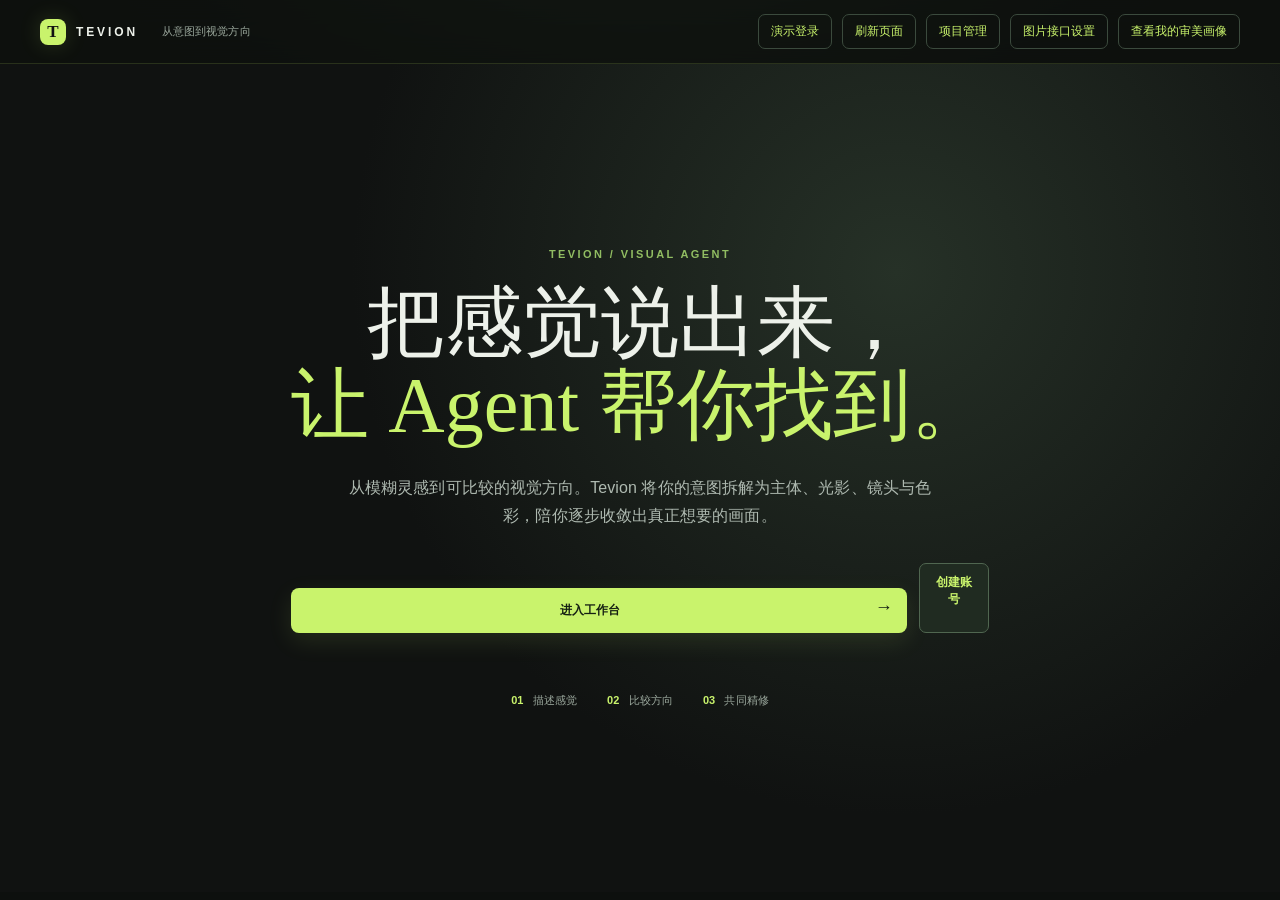
==== apps/web/index.html @ 2688a314 "fix: 强化大图关闭按钮并更新资源" ====
<!doctype html>
<html lang="zh-CN">
<head>
  <meta charset="utf-8">
  <meta name="viewport" content="width=device-width, initial-scale=1">
  <title>Tevion — Visual Agent Workbench</title>
  <link rel="stylesheet" href="styles.css?v=20260912">
  <link rel="stylesheet" href="interactive.css?v=20260912">
</head>
<body>
  <header class="topbar">
    <div class="brand"><span class="brand-mark">T</span><span>TEVION</span></div>
    <div class="topbar-meta"><span class="status-dot"></span> 视觉探索工作台 <span class="separator">/</span> 实时后端联调模式</div>
    <div class="topbar-actions">
      <div class="auth-area" id="authArea">
        <button class="ghost-button" id="loginBtn">演示登录</button>
        <div class="auth-chip" id="authChip" hidden><span class="status-dot"></span><span id="authName">已登录 · demo</span><button class="text-button" id="logoutBtn">退出</button></div>
      </div>
      <button class="ghost-button" id="refreshPageBtn" type="button">刷新页面</button>
      <button class="ghost-button" id="projectsBtn">项目管理</button>
      <button class="ghost-button" id="providerSettingsBtn">图片接口设置</button>
      <button class="ghost-button" id="profileBtn">查看我的审美画像</button>
    </div>
  </header>

  <main id="landingView" class="entry-view" hidden>
    <div class="entry-shell">
      <div class="entry-kicker">TEVION / VISUAL AGENT</div>
      <h1>把感觉说出来，<em>让 Agent 帮你找到。</em></h1>
      <p class="entry-lede">从模糊灵感到可比较的视觉方向。Tevion 将你的意图拆解为主体、光影、镜头与色彩，陪你逐步收敛出真正想要的画面。</p>
      <div class="entry-actions"><a class="primary-button" href="#login">进入工作台 <span aria-hidden="true">→</span></a><a class="secondary-button" href="#register">创建账号</a></div>
      <div class="entry-proof"><span><strong>01</strong> 描述感觉</span><span><strong>02</strong> 比较方向</span><span><strong>03</strong> 共同精修</span></div>
    </div>
  </main>

  <main id="authView" class="auth-view" hidden>
    <section class="auth-card panel" aria-labelledby="authTitle">
      <a class="back-link" href="#">← 返回 Tevion</a>
      <div class="eyebrow">TEVION ACCOUNT</div>
      <h1 id="authTitle">欢迎回来</h1>
      <p id="authIntro" class="muted">登录后继续你的视觉探索。</p>
      <form id="authForm" novalidate>
        <label class="field-label" for="authEmail">邮箱</label>
        <input id="authEmail" name="email" type="email" autocomplete="email" required aria-describedby="authEmailError">
        <p id="authEmailError" class="field-error" role="alert"></p>
        <label class="field-label" for="authPassword">密码</label>
        <input id="authPassword" name="password" type="password" autocomplete="current-password" required minlength="8" aria-describedby="authPasswordError">
        <p id="authPasswordError" class="field-error" role="alert"></p>
        <label id="authConfirmLabel" class="field-label" for="authConfirm" hidden>确认密码</label>
        <input id="authConfirm" name="confirm" type="password" autocomplete="new-password" minlength="8" hidden aria-describedby="authConfirmError">
        <p id="authConfirmError" class="field-error" role="alert"></p>
        <p id="authMessage" class="auth-message" role="status" aria-live="polite"></p>
        <button id="authSubmit" class="primary-button auth-submit" type="submit">登录</button>
      </form>
      <p class="auth-switch"><span id="authSwitchText">还没有账号？</span> <a id="authSwitch" href="#register">创建账号</a></p>
      <button id="oidcBtn" class="secondary-button auth-alt" type="button" hidden>使用企业 OIDC 登录</button>
      <button id="devTokenBtn" class="text-button auth-dev" type="button">本地开发：使用 dev-token</button>
    </section>
  </main>

  <main id="projectsView" class="management-view" hidden>
    <section class="management-shell">
      <div class="section-heading"><div><div class="eyebrow">PROJECTS</div><h1>项目管理</h1><p class="muted">每个项目拥有独立的参考图、会话、任务和视觉记忆。</p></div><button class="primary-button" id="newProjectBtn" type="button">新建项目 <span aria-hidden="true">→</span></button></div>
      <div id="projectManagementStatus" class="management-status" role="status" aria-live="polite">正在加载项目…</div>
      <div id="projectManagementList" class="project-management-list"></div>
    </section>
  </main>

  <main id="newProjectView" class="management-view" hidden>
    <section class="management-shell narrow">
      <button class="back-link" id="backToProjectsBtn" type="button">← 返回项目管理</button>
      <div class="eyebrow">NEW PROJECT</div><h1>新建项目</h1><p class="muted">先建立一个独立空间，再进入执行页创建任务。</p>
      <form id="projectForm" class="standalone-project-form" novalidate>
        <label class="field-label" for="projectName">项目名称</label>
        <input id="projectName" type="text" maxlength="120" placeholder="例如：头像探索" aria-describedby="projectFormMessage" required>
        <label class="field-label" for="projectDescription">项目描述（可选）</label>
        <textarea id="projectDescription" rows="4" maxlength="2000" placeholder="这个项目准备创作什么？"></textarea>
        <p class="field-hint" id="projectFormMessage" role="status" aria-live="polite"></p>
        <div class="management-actions"><button class="secondary-button" id="cancelProjectBtn" type="button">取消</button><button class="primary-button" id="createProject" type="submit">创建项目并进入执行</button></div>
      </form>
    </section>
  </main>

  <main id="providerSettingsView" class="management-view" hidden>
    <section class="management-shell narrow">
      <button class="back-link" id="backFromProviderSettingsBtn" type="button">← 返回项目管理</button>
      <div class="eyebrow">IMAGE PROVIDER</div><h1>图片接口设置</h1>
      <p class="muted">配置会保存到后端服务器，API Key 不会写入浏览器。</p>
      <form id="providerSettingsForm" class="standalone-project-form" novalidate>
        <label class="field-label" for="providerBaseUrl">Base URL</label>
        <input id="providerBaseUrl" type="url" placeholder="https://api.example.com/v1" required>
        <label class="field-label" for="providerApiKey">API Key</label>
        <input id="providerApiKey" type="password" autocomplete="new-password" placeholder="输入后端服务 API Key" required>
        <label class="field-label" for="providerModel">模型</label>
        <input id="providerModel" type="text" value="gpt-image-2" required>
        <p class="field-hint" id="providerSettingsMessage" role="status" aria-live="polite"></p>
        <div class="management-actions"><button class="secondary-button" id="clearProviderSettingsBtn" type="button">清除配置</button><button class="primary-button" type="submit">保存并启用</button></div>
      </form>
    </section>
  </main>

  <main id="workbenchView" class="workspace" hidden>
    <aside class="sidebar panel">
      <div class="eyebrow">NEW SESSION</div>
      <h1>把感觉说出来，<br><em>让 Agent 帮你找到。</em></h1>
      <label class="field-label" for="request">你想创作什么？</label>
      <textarea id="request" rows="5">我想要一组适合做社交头像的年轻男性肖像：气质干净、有电影感，看起来明确成年但保有少年感。</textarea>
      <div class="field-label row-label"><span>视觉方向</span><span class="muted">可多选</span></div>
      <div class="chips" id="chips">
        <button class="chip active">清爽自然</button><button class="chip active">成年青春感</button><button class="chip">冷感电影</button><button class="chip">温柔文艺</button><button class="chip">运动阳光</button>
      </div>
      <div class="field-label row-label"><span>生成模式</span></div>
      <div class="mode-switch">
        <button class="mode active" data-mode="explore">探索</button>
        <button class="mode" data-mode="refine">精修</button>
      </div>
      <div class="project-picker" id="projectPicker" aria-live="polite">
        <div class="field-label row-label"><span>当前项目</span><span class="muted" id="projectStatus">登录后加载</span></div>
        <select id="projectSelect" class="history-select" disabled aria-label="选择当前项目"><option>暂无项目</option></select>
        <div class="project-picker-actions"><button class="secondary-button" id="manageProjectsBtn" type="button">管理项目</button><button class="text-button" id="workbenchNewProjectBtn" type="button">新建项目</button></div>
      </div>
      <div class="refine-upload" id="refineUpload">
        <div class="field-label upload-heading"><span>上传参考图</span><span class="muted">可多选</span></div>
        <input id="refineImageFile" type="file" accept="image/png,image/jpeg,image/webp" multiple aria-describedby="refineUploadNote refineUploadStatus">
        <label class="secondary-button file-picker-button" for="refineImageFile">选择图片（自动上传）</label>
        <button class="secondary-button upload-reference-button" id="refineUploadButton" type="button" disabled>重新上传所选图片</button>
        <p class="field-hint refine-upload-note" id="refineUploadNote">选择后会自动上传并绑定；上传后点击图片可放大，也可选择其中一张作为 Refine parent。</p>
        <p class="field-hint" id="refineUploadStatus" role="status" aria-live="polite"></p>
        <div id="referencePreview" class="reference-preview" hidden></div>
      </div>
      <div class="refine-context" id="refineContext" hidden aria-live="polite">
        <div class="refine-context-title">精修基于当前 selected parent</div>
        <p id="refineParentStatus">尚未选择候选图。</p>
        <div class="refine-scope"><span><strong>保留</strong> 已选择候选的主体、光影与整体感觉</span><span><strong>修改</strong> 你在左侧输入的内容与视觉方向</span></div>
      </div>
      <div class="form-grid">
        <div><label class="field-label">比例</label><select id="ratio" aria-describedby="ratioHint"><option value="4:5">4:5 人像 · 1024×1280</option><option value="1:1">1:1 方形 · 1024×1024</option><option value="9:16">9:16 竖屏 · 1024×1792</option><option value="3:4">3:4 人像 · 768×1024</option><option value="2:3">2:3 人像 · 683×1024</option><option value="3:2">3:2 横图 · 1024×683</option><option value="16:9">16:9 横屏 · 1024×576</option><option value="21:9">21:9 超宽 · 1024×439</option><option value="5:4">5:4 横图 · 1024×819</option><option value="4:3">4:3 横图 · 1024×768</option><option value="2:1">2:1 横幅 · 1024×512</option><option value="1:2">1:2 竖幅 · 512×1024</option><option value="1:3">1:3 长竖幅 · 341×1024</option></select><p class="field-hint" id="ratioHint">尺寸会随比例传给生成任务，便于预览构图。</p></div>
        <div><label class="field-label" for="count">候选数量</label><select id="count" aria-describedby="countHint"><option value="4">4 张</option><option value="2">2 张</option><option value="1">1 张</option></select><p class="field-hint" id="countHint">探索模式可比较多张候选；切换到精修会默认 1 张。</p></div>
      </div>
      <button class="primary-button" id="generate" aria-describedby="loginHint">生成视觉方案 <span aria-hidden="true">→</span></button>
      <p class="privacy-note" id="loginHint">未登录：生成前请先完成「演示登录」。</p>
    </aside>

    <section class="center-column">
      <div class="section-heading">
        <div><div class="eyebrow">AGENT DIRECTOR</div><h2>我这样理解你的感觉</h2></div>
        <span class="live-pill" id="agentState" role="status" aria-live="polite"><span class="status-dot" aria-hidden="true"></span> 已准备</span>
      </div>
      <div class="understanding panel">
        <div class="interpretation"><span class="quote-mark">“</span><p id="interpretText">我会先解析你的文字与视觉标签，把感觉拆成可以比较的方向——主体、光影、镜头与色彩，再生成一组差异化的候选。真实理解 Agent 后续接入，当前为完整生成流程。</p></div>
        <div class="request-echo" id="requestEcho" hidden></div>
        <div class="checkpoint"><span class="checkpoint-icon">✓</span><span id="checkpointText">填写左侧需求后点击「生成视觉方案」，Agent 会创建任务并真实生成候选图片。</span></div>
      </div>
      <div class="section-heading results-heading">
        <div><div class="eyebrow">CANDIDATE DIRECTIONS</div><h2 id="resultsTitle">先从几种感觉里选一个方向</h2></div>
        <span class="muted" id="resultsMeta">等待生成</span>
      </div>
      <div class="empty-results panel" id="results" aria-live="polite" aria-busy="false">
        <div class="empty-orbit"></div>
        <h3>你的视觉候选会出现在这里</h3>
        <p>Agent 会先探索差异，再根据你的选择逐步收敛。</p>
        <button class="secondary-button" id="loginCta" hidden>先演示登录，再开始生成</button>
      </div>
    </section>

    <aside class="right-column panel">
      <div class="eyebrow">VISUAL MEMORY</div>
      <h2>Agent 对你的理解</h2>
      <p class="muted intro">基于本项目最近 12 次选择</p>
      <div id="memoryStatus" class="memory-status" role="status" aria-live="polite">生成任务后加载你的可解释视觉记忆。</div>
      <div id="memoryList" class="memory-list" aria-live="polite"><p class="muted">暂无可见记忆。</p></div>
      <div class="memory-footer"><span class="memory-pulse"></span><p>每条记忆都保留来源与证据，可编辑、停用或删除。<br><button class="text-button" id="memoryBtn">刷新记忆 →</button></p></div>
      <div class="history-panel" id="historyPanel" aria-live="polite">
        <div class="eyebrow">PROJECT HISTORY</div>
        <h2>项目历史</h2>
        <p class="muted intro" id="historyStatus">登录后加载项目、会话与版本。</p>
        <label class="field-label" for="historyProject">当前项目</label>
        <select id="historyProject" class="history-select" disabled><option>暂无项目</option></select>
        <label class="field-label history-session-label" for="historySession">当前会话</label>
        <select id="historySession" class="history-select" disabled><option>暂无会话</option></select>
        <div id="historyVersions" class="history-list"><p class="muted">选择项目和会话后查看历史版本。</p></div>
      </div>
      <div class="task-center" id="taskCenter" aria-live="polite" aria-busy="false">
        <div class="eyebrow">TASK CENTER</div>
        <div class="task-center-heading"><div><h2>任务中心</h2><p class="muted intro" id="taskCenterStatus">选择项目后加载任务历史。</p></div><button class="text-button" id="taskCenterRetry" type="button" hidden>重新加载 →</button></div>
        <div id="taskList" class="task-list"><p class="muted">暂无任务。</p></div>
        <div id="taskPagination" class="task-pagination" hidden aria-label="任务历史分页"></div>
      </div>
      <div class="metrics-panel" id="metricsSummary" aria-live="polite" aria-busy="false">
        <div class="eyebrow">PRODUCT METRICS</div>
        <h2>产品指标摘要</h2>
        <p class="muted intro" id="metricsStatus">登录后加载当前账号指标。</p>
        <div class="metrics-grid" id="metricsGrid"></div>
      </div>
    </aside>
</main>

  <div class="toast" id="toast" hidden></div>
  <script>
    window.TEVION_OIDC_CONFIG = window.TEVION_OIDC_CONFIG || null;
  </script>
  <script src="app.js?v=20260912-history3"></script>
</body>
</html>
---- apps/web/styles.css ----
:root{--bg:#101211;--panel:#171a18;--panel2:#1c211e;--line:#303832;--ink:#edf1ea;--muted:#8f9a91;--accent:#c7f36b;--accent2:#88b95a;--serif:Georgia,'Times New Roman',serif;--sans:ui-sans-serif,-apple-system,BlinkMacSystemFont,'Segoe UI',sans-serif}*{box-sizing:border-box}body{margin:0;background:radial-gradient(circle at 68% 10%,#263127 0,#101211 33rem),var(--bg);color:var(--ink);font-family:var(--sans);min-height:100vh}.topbar{height:72px;border-bottom:1px solid var(--line);display:flex;align-items:center;padding:0 34px;gap:24px}.brand{display:flex;align-items:center;gap:10px;font-size:13px;letter-spacing:.2em;font-weight:700}.brand-mark{display:grid;place-items:center;background:var(--accent);color:#111;width:24px;height:24px;border-radius:7px;font-family:var(--serif);font-size:17px;font-weight:700;letter-spacing:0}.topbar-meta{font-size:12px;color:var(--muted);flex:1}.separator{color:#4d594f;margin:0 9px}.status-dot{display:inline-block;width:7px;height:7px;border-radius:50%;background:var(--accent);box-shadow:0 0 12px #b9ed69}.ghost-button,.text-button{color:var(--accent);background:transparent;border:0;font-size:12px;cursor:pointer}.ghost-button{border:1px solid #455344;padding:9px 13px;border-radius:5px}.workspace{display:grid;grid-template-columns:310px minmax(500px,1fr) 290px;gap:1px;max-width:1500px;margin:0 auto;min-height:calc(100vh - 72px)}.panel{background:rgba(23,26,24,.78);border:1px solid var(--line)}.sidebar{padding:34px 26px;border-top:0}.center-column{padding:34px 38px}.right-column{padding:34px 26px;border-top:0;border-bottom:0}.eyebrow{color:var(--accent2);font-size:10px;letter-spacing:.16em;font-weight:700;margin-bottom:14px}.sidebar h1{font-family:var(--serif);font-weight:400;font-size:29px;line-height:1.18;margin:0 0 34px}.sidebar h1 em{color:var(--accent);font-style:normal}.field-label{display:block;color:#c3cdc4;font-size:11px;margin:0 0 9px}.muted{color:var(--muted);font-size:11px}.row-label{display:flex;justify-content:space-between;align-items:center;margin-top:24px}.sidebar textarea,.sidebar select{width:100%;background:#101311;border:1px solid #3a453b;color:var(--ink);border-radius:5px;padding:12px;font:13px/1.55 var(--sans);resize:vertical;outline:none}.sidebar textarea:focus{border-color:var(--accent2)}.chips{display:flex;flex-wrap:wrap;gap:7px}.chip,.mode{background:#202720;border:1px solid #354035;color:#acb8ad;border-radius:100px;padding:7px 10px;font-size:11px;cursor:pointer}.chip.active,.mode.active{background:#d4f87d;color:#172013;border-color:var(--accent)}.mode-switch{display:flex;background:#101311;border:1px solid #303a31;border-radius:5px;padding:3px;gap:3px}.mode{border:0;border-radius:3px;flex:1}.form-grid{display:grid;grid-template-columns:1fr 1fr;gap:10px;margin-top:20px}.primary-button,.secondary-button,.small-button{cursor:pointer;border-radius:5px;font-weight:700;font-size:12px}.primary-button{width:100%;margin-top:25px;padding:13px;background:var(--accent);color:#162013;border:0}.primary-button span{float:right;font-size:18px;line-height:11px}.privacy-note{color:#687269;font-size:10px;line-height:1.5;margin-top:15px}.section-heading{display:flex;align-items:end;justify-content:space-between;margin-bottom:16px}.section-heading h2,.right-column h2{font-size:19px;font-weight:500;margin:0}.live-pill{font-size:10px;color:var(--accent);border:1px solid #40533d;border-radius:100px;padding:6px 9px}.live-pill .status-dot{margin-right:6px}.understanding{padding:23px;margin-bottom:48px}.interpretation{display:flex;gap:16px;max-width:700px}.quote-mark{font-family:var(--serif);font-size:54px;color:var(--accent);line-height:30px}.interpretation p{font-family:var(--serif);font-size:18px;line-height:1.45;color:#d9dfd7;margin:0}.interpretation strong{color:var(--accent);font-weight:400}.attribute-grid{display:grid;grid-template-columns:repeat(4,1fr);border-top:1px solid var(--line);border-bottom:1px solid var(--line);margin-top:23px}.attribute-grid div{padding:15px 12px;border-right:1px solid var(--line)}.attribute-grid div:first-child{padding-left:0}.attribute-grid div:last-child{border:0}.attribute-grid span{display:block;color:var(--muted);font-size:10px;margin-bottom:7px}.attribute-grid strong{font-size:11px;font-weight:500}.checkpoint{display:flex;align-items:center;gap:10px;padding-top:18px;color:#bac4bb;font-size:11px}.checkpoint-icon{width:17px;height:17px;display:grid;place-items:center;border-radius:50%;background:var(--accent);color:#192117;font-weight:700}.small-button{margin-left:auto;padding:7px 9px;background:transparent;color:#b9c4ba;border:1px solid #3a473b}.results-heading{margin-bottom:14px}.empty-results{min-height:290px;display:grid;place-items:center;align-content:center;text-align:center;border-style:dashed}.empty-results h3{font-family:var(--serif);font-size:21px;font-weight:400;margin:16px 0 8px}.empty-results p{color:var(--muted);font-size:12px;margin:0 0 20px}.empty-orbit{width:55px;height:55px;border:1px solid #52664d;border-radius:50%;position:relative}.empty-orbit:after{content:'';position:absolute;width:7px;height:7px;background:var(--accent);border-radius:50%;top:-4px;left:24px;box-shadow:0 0 18px var(--accent)}.secondary-button{background:#222b22;border:1px solid #52634e;color:var(--accent);padding:10px 13px}.right-column h2{font-family:var(--serif);font-size:24px}.intro{margin:8px 0 28px}.memory-block{padding:17px 0;border-top:1px solid var(--line)}.memory-title{display:flex;justify-content:space-between;font-size:11px;color:#d0d9d0;margin-bottom:13px}.confidence{font-size:9px;color:var(--accent2);text-transform:uppercase;letter-spacing:.08em}.confidence.low{color:#b39b64}.memory-tags{display:flex;flex-wrap:wrap;gap:7px}.memory-tags span{font-size:10px;border:1px solid #3d4d3d;color:#aab8a8;padding:6px 8px;border-radius:3px}.dim .memory-tags span{color:#788379;border-color:#303a31}.memory-footer{border-top:1px solid var(--line);margin-top:34px;padding-top:18px;display:flex;gap:10px;color:var(--muted);font-size:10px;line-height:1.6}.memory-pulse{width:8px;height:8px;border-radius:50%;background:var(--accent);margin-top:4px;flex:none}.generation-placeholders{margin-top:24px}.candidate-placeholder{pointer-events:none}.placeholder-wrap{display:grid;place-items:center;overflow:hidden;position:relative}.placeholder-wrap::after{content:'';position:absolute;inset:0;background:linear-gradient(110deg,transparent 30%,rgba(199,243,107,.12) 45%,transparent 60%);background-size:200% 100%;animation:placeholder-shimmer 2.4s ease-in-out infinite}.placeholder-label{position:relative;z-index:1;text-align:center;color:var(--ink);font-size:12px;line-height:1.8;letter-spacing:.08em}.placeholder-label span{color:var(--muted);font-size:10px;letter-spacing:0}.candidate-placeholder .candidate-meta{opacity:.8}@keyframes placeholder-shimmer{0%,100%{background-position:200% 0}50%{background-position:-20% 0}}@media(prefers-reduced-motion:reduce){.placeholder-wrap::after{animation:none}}@media(max-width:1050px){.workspace{grid-template-columns:280px 1fr}.right-column{display:none}}@media(max-width:700px){.topbar{padding:0 16px}.topbar-meta{display:none}.workspace{display:block}.sidebar,.center-column{border:0;padding:24px 18px}.center-column{padding-top:10px}.attribute-grid{grid-template-columns:1fr 1fr}.attribute-grid div:nth-child(2){border-right:0}.attribute-grid div:nth-child(3),.attribute-grid div:nth-child(4){border-top:1px solid var(--line)}.ghost-button{margin-left:auto}}

.refine-upload{margin-top:14px;padding-top:14px;border-top:1px solid var(--line)}.refine-upload input[type=file]{display:block;width:100%;padding:8px 0;color:var(--muted);font-size:11px}.refine-upload .secondary-button{margin-top:8px;width:100%}.upload-error{color:#f2a7a7!important}
---- apps/web/interactive.css ----
/* Tevion workbench — interactive additions (deepens, does not replace styles.css) */
.topbar-actions{display:flex;align-items:center;gap:10px;margin-left:auto}
.auth-area{display:flex;align-items:center}
.auth-chip{display:inline-flex;align-items:center;gap:8px;font-size:11px;color:var(--accent);border:1px solid #40533d;background:#1a2119;padding:8px 12px;border-radius:5px}
.auth-chip .status-dot{width:6px;height:6px}
.auth-chip .text-button{padding:0;margin-left:4px;font-size:11px}
#loginHint{margin-top:10px;color:#b39b64}
#loginHint.on{color:#687269}

/* project/session/version history */
.history-panel{margin-top:28px;padding-top:24px;border-top:1px solid var(--line)}
.history-panel h2{font-size:20px;margin:0 0 8px}
.history-panel select{width:100%;margin:5px 0 12px}.history-select{appearance:none;-webkit-appearance:none;background:#202820;color:var(--ink);border:1px solid #455344;border-radius:5px;padding:10px 34px 10px 11px;font:inherit;font-size:12px;line-height:1.2;background-image:linear-gradient(45deg,transparent 50%,var(--accent) 50%),linear-gradient(135deg,var(--accent) 50%,transparent 50%);background-position:calc(100% - 15px) 14px,calc(100% - 10px) 14px;background-size:5px 5px,5px 5px;background-repeat:no-repeat}.history-select:disabled{opacity:.55;cursor:not-allowed}
.history-session-label{margin-top:4px}
.project-picker{margin:14px 0 2px;padding:12px 13px;border:1px solid var(--line);background:rgba(28,33,30,.55);border-radius:5px}.project-picker .row-label{margin-bottom:7px}.project-form{margin-top:12px;padding-top:11px;border-top:1px solid var(--line)}.project-form-row{display:flex;gap:7px}.project-form input,.project-form textarea{width:100%;margin:0 0 7px;padding:9px 10px;border:1px solid #455344;border-radius:5px;background:#111612;color:var(--ink);font:inherit;font-size:11px}.project-form textarea{resize:vertical}.project-form-row input{min-width:0}.project-form .small-button{white-space:nowrap}
.history-list{display:grid;gap:10px;margin-top:8px;max-height:310px;overflow:auto}
.history-version{display:grid;grid-template-columns:54px 1fr;gap:9px;padding:9px;border:1px solid var(--line);background:rgba(28,33,30,.7);border-radius:5px;min-width:0}
.history-thumb{width:54px;height:62px;border-radius:3px;background:#252b26;overflow:hidden;display:grid;place-items:center}
.history-thumb img{width:100%;height:100%;object-fit:cover}
.history-image-preview{display:block;width:100%;height:100%;padding:0;border:0;background:transparent;cursor:zoom-in}
.history-version strong,.history-version small,.history-parent{display:block;overflow-wrap:anywhere}
.history-version strong{font-size:11px;color:var(--ink)}
.history-version small,.history-parent{font-size:10px;color:var(--muted);margin-top:4px}
.history-parent{color:var(--accent2)}
.history-error{color:#e8a08e}
.metrics-panel{margin-top:28px;padding-top:24px;border-top:1px solid var(--line)}
.metrics-panel h2{font-size:20px;margin:0 0 8px}.metrics-grid{display:grid;grid-template-columns:repeat(2,minmax(0,1fr));gap:8px;margin-top:12px}
.metric-card{display:grid;gap:5px;padding:10px;border:1px solid var(--line);background:rgba(28,33,30,.7);border-radius:5px}.metric-card span{font-size:10px;color:var(--muted);line-height:1.3}.metric-card strong{font-size:16px;color:var(--accent);font-weight:700}.metrics-error{color:#e8a08e}
.history-retry{display:inline-block;margin:-2px 0 12px;padding:0;font-size:11px}
.refine-context{margin:14px 0 4px;padding:12px 13px;border:1px solid #4a5e46;border-left:2px solid var(--accent);background:#182017;border-radius:5px;font-size:11px;line-height:1.55;color:#c9d3c7}
.refine-context-title{font-size:10px;letter-spacing:.08em;text-transform:uppercase;color:var(--accent);font-weight:700}
.refine-context p{margin:5px 0 9px;color:var(--ink)}
.refine-scope{display:grid;gap:4px;color:var(--muted)}
.refine-scope strong{color:var(--accent2);font-weight:700}

/* explainable visual memory */
.memory-status{font-size:11px;color:var(--muted);line-height:1.5;margin:12px 0}.memory-status.error,.memory-error{color:#e8a08e}.memory-list{display:grid;gap:10px}.memory-card{padding:12px;border:1px solid var(--line);background:rgba(28,33,30,.7);border-radius:6px}.memory-card .memory-title{display:flex;justify-content:space-between;align-items:center;gap:8px}.memory-card .memory-title strong{font-size:13px;color:var(--ink)}.memory-value{margin:7px 0 10px;color:#d8e5d0;font-size:12px;line-height:1.5}.memory-status-badge{font-size:9px;text-transform:uppercase;border:1px solid #4a5e46;border-radius:100px;padding:3px 7px;color:var(--accent)}.memory-status-badge.disabled{color:#d5c68a;border-color:#5a5436}.memory-status-badge.deleted{color:#e8a08e;border-color:#7a463c}.memory-evidence{display:grid;grid-template-columns:1fr 1fr;gap:7px;margin:0}.memory-evidence div{min-width:0}.memory-evidence dt{font-size:9px;color:var(--muted);text-transform:uppercase;letter-spacing:.08em}.memory-evidence dd{margin:2px 0 0;color:#aebbb0;font-size:10px;overflow-wrap:anywhere}.memory-evidence .evidence-ids{grid-column:1 / -1}.memory-actions{display:flex;gap:8px;margin-top:11px;padding-top:9px;border-top:1px solid var(--line)}.memory-actions button{cursor:pointer;border:1px solid #4a5e46;background:transparent;color:var(--accent);border-radius:4px;padding:5px 8px;font-size:10px}.memory-actions button:hover{background:#24301f}.memory-actions .memory-delete{color:#e8a08e;border-color:#7a463c}.memory-actions button:disabled{opacity:.45;cursor:not-allowed}

/* toast */
.toast{position:fixed;top:18px;left:50%;transform:translateX(-50%);z-index:99;max-width:min(640px,92vw);padding:11px 18px;border-radius:8px;font-size:13px;line-height:1.5;box-shadow:0 10px 30px rgba(0,0,0,.45);animation:toast-in .22s ease-out}
.toast-error{background:#331f1b;border:1px solid #8a4a3f;color:#ffd9d1}
.toast-success{background:#1c2718;border:1px solid #4a6a3a;color:#d9f0c4}
.toast-info{background:#1e2620;border:1px solid #3d5640;color:#d5e3d2}
@keyframes toast-in{from{opacity:0;transform:translate(-50%,-8px)}to{opacity:1;transform:translate(-50%,0)}}

/* agent understanding extra states */
.live-pill.busy{color:#d5c68a;border-color:#5a5436}
.live-pill.done{color:var(--accent)}
.request-echo{margin-top:20px;padding:12px 14px;border:1px solid var(--line);border-left:2px solid var(--accent);background:#141814;border-radius:4px;font-size:12px;line-height:1.6;color:#c9d3c7}
.request-echo .echo-label{display:block;font-size:10px;color:var(--muted);letter-spacing:.08em;margin-bottom:6px}

/* loading / progress blocks inside #results */
.results{min-height:300px;padding:26px 24px}
.result-top{display:flex;align-items:flex-start;justify-content:space-between;gap:14px;margin-bottom:18px;flex-wrap:wrap}
.result-top h3{font-family:var(--serif);font-weight:400;font-size:20px;margin:0}
.result-top .live-pill{white-space:nowrap}
.loading-block{display:grid;place-items:center;align-content:center;min-height:290px;text-align:center;padding:30px}
.loading-block h3{font-family:var(--serif);font-weight:400;font-size:21px;margin:18px 0 8px}
.loading-block p{color:var(--muted);font-size:12px;margin:0;line-height:1.7}
.spinner{width:36px;height:36px;border:3px solid #2b332b;border-top-color:var(--accent);border-radius:50%;animation:spin 1s linear infinite}
.spinner.small{width:16px;height:16px;border-width:2px}
@keyframes spin{to{transform:rotate(360deg)}}
.gen-steps{display:flex;gap:10px;align-items:center;margin-top:16px;font-size:11px;color:var(--muted)}
.gen-steps .step{display:inline-flex;align-items:center;gap:6px;padding:5px 10px;border:1px solid #2f3a30;border-radius:100px}
.gen-steps .step.active{color:var(--accent);border-color:#48603f}
.gen-steps .step.done{color:#7ea35c;border-color:#3a5233}

/* error states */
.error-box{border:1px dashed #7a463c;background:#2a1d1a;border-radius:10px;padding:22px 20px;text-align:center;color:#ffd2c9;font-size:13px;line-height:1.7}
.error-box .error-title{font-family:var(--serif);font-size:17px;color:#ffb4a6;margin-bottom:6px}
.error-box p{margin:4px 0 16px;color:#e2a99e}
.error-box .err-code{display:inline-block;font-size:10px;color:#c98d80;border:1px solid #5e3a32;border-radius:100px;padding:3px 9px;margin-bottom:12px}
.error-box .actions{display:flex;gap:10px;justify-content:center}
.primary-button:disabled{opacity:.5;cursor:not-allowed}
.secondary-button:disabled{opacity:.5;cursor:not-allowed}
.reject-candidate{cursor:pointer;border:0;background:transparent;color:#9caaa0;font-size:11px;padding:8px 4px}
.reject-candidate:hover{color:#e8a08e}
.candidate.rejected{opacity:.7}
.candidate.rejected .img-wrap{filter:saturate(.45)}
.rejected-flag{position:absolute;top:10px;left:10px;background:#33221e;color:#ffd2c9;border:1px solid #8a4a3f;font-size:10px;padding:4px 8px;border-radius:4px}
button:focus-visible,select:focus-visible,textarea:focus-visible{outline:2px solid var(--accent);outline-offset:3px}

/* candidate grid & cards */
.candidate-grid{display:grid;grid-template-columns:repeat(auto-fill,minmax(225px,1fr));gap:14px}
.compact-loading{display:flex;align-items:center;justify-content:center;gap:12px;padding:18px 20px!important}.compact-loading .loading-copy{display:flex;align-items:baseline;gap:10px}.compact-loading .loading-copy strong{font-size:13px}.compact-loading .loading-copy span{color:var(--muted);font-size:11px}.compact-loading .gen-steps{margin:0}
.generation-round{margin-top:22px;padding-top:18px;border-top:1px solid rgba(148,177,143,.18)}.generation-round:first-of-type{margin-top:8px;padding-top:0;border-top:0}.round-heading{display:flex;align-items:center;justify-content:space-between;gap:12px;margin:0 0 11px;color:var(--accent)}.round-heading strong{font-size:12px;letter-spacing:.08em}.round-heading span{color:var(--muted);font-size:10px;overflow-wrap:anywhere}
.candidate{background:var(--panel2);border:1px solid var(--line);border-radius:10px;overflow:hidden;display:flex;flex-direction:column;transition:border-color .15s,box-shadow .15s}
.candidate .img-wrap{position:relative;background:#0d100e;width:100%;overflow:hidden}
.candidate .img-wrap .img-loader{position:absolute;inset:0;display:grid;place-items:center;color:#4a5649;font-size:10px;letter-spacing:.14em}
.candidate .image-preview{display:block;width:100%;height:100%;padding:0;border:0;background:transparent;cursor:zoom-in}.candidate img{width:100%;height:100%;display:block;object-fit:cover;opacity:0;transition:opacity .35s}.candidate .image-preview:focus-visible{outline:2px solid var(--accent);outline-offset:-3px}
.candidate .img-wrap.loaded img{opacity:1}
.candidate .img-wrap.loaded .img-loader{opacity:0;transition:opacity .2s}
.candidate-meta{display:flex;align-items:center;justify-content:space-between;gap:10px;padding:11px 13px;border-top:1px solid var(--line)}
.candidate-meta .card-info{display:flex;flex-direction:column;gap:3px;min-width:0}
.candidate-meta .card-no{font-size:10px;color:var(--accent2);letter-spacing:.1em;font-weight:700}
.candidate-meta .card-dims{font-size:10px;color:#66716a}
.select-candidate{cursor:pointer;border-radius:5px;font-size:11px;font-weight:700;padding:8px 13px;background:transparent;color:var(--accent);border:1px solid #4a5e46;white-space:nowrap;transition:all .15s}
.select-candidate:hover{background:#24301f}
.candidate.chosen{border-color:var(--accent);box-shadow:0 0 0 1px var(--accent),0 0 24px rgba(199,243,107,.12)}
.candidate.chosen .select-candidate{background:var(--accent);color:#162013;border-color:var(--accent)}
.candidate .chosen-flag{position:absolute;top:10px;right:10px;background:var(--accent);color:#162013;font-size:10px;font-weight:700;padding:4px 8px;border-radius:4px;letter-spacing:.05em;box-shadow:0 2px 10px rgba(0,0,0,.4)}
.candidate-count{margin:0 0 14px;padding:10px 12px;border:1px solid var(--line);border-radius:6px;color:#b9c5ba;font-size:11px}.lightbox-overlay{position:fixed;inset:0;z-index:20;display:grid;place-items:center;padding:40px;background:rgba(5,7,6,.9)}.lightbox-overlay[hidden]{display:none}.lightbox-image{max-width:min(92vw,1100px);max-height:88vh;object-fit:contain;box-shadow:0 12px 50px rgba(0,0,0,.55)}.lightbox-close{position:absolute;top:18px;right:22px;width:42px;height:42px;border:1px solid #71806f;border-radius:50%;background:#182019;color:var(--ink);font-size:28px;line-height:1;cursor:pointer}.lightbox-close:focus-visible{outline:2px solid var(--accent);outline-offset:3px}.lightbox-open{overflow:hidden}.result-hint{color:var(--muted);font-size:11px;line-height:1.7;margin:16px 0 0}
.result-actions{display:flex;align-items:center;gap:12px;flex-wrap:wrap}
.result-actions .muted{font-size:11px}
.selected-parent{margin:-2px 0 16px;padding:10px 12px;border:1px solid #4a5e46;background:#182017;border-radius:5px;color:#d8e5d0;font-size:12px;line-height:1.5}
.selected-parent strong{color:var(--accent)}
.selected-parent .parent-detail{display:block;color:var(--muted);font-size:11px;margin-top:3px}
.regen-button{cursor:pointer;border-radius:5px;font-size:11px;font-weight:700;padding:8px 13px;background:#222b22;border:1px solid #52634e;color:var(--accent)}
.regen-button:hover{background:#2a3527}

@media(max-width:1050px){.workspace{grid-template-columns:280px 1fr}.right-column{display:none}}
@media(max-width:700px){.topbar{padding:0 16px}.topbar-meta{display:none}.auth-chip span{display:none}.workspace{display:block;min-height:0}.sidebar,.center-column,.right-column{padding:24px 16px}.sidebar h1{font-size:26px;margin-bottom:26px}.center-column{padding-top:30px}.right-column{display:block;border:1px solid var(--line);border-top:0}.topbar{height:62px}.topbar-actions{gap:6px}.topbar-actions #profileBtn{display:none}.candidate-grid{grid-template-columns:repeat(2,minmax(0,1fr));gap:10px}.candidate-meta{padding:9px;align-items:flex-start;flex-wrap:wrap}.candidate-meta .card-info{width:100%}.select-candidate{flex:1}.reject-candidate{flex:0 0 auto}.gen-steps{overflow-x:auto;white-space:nowrap;padding-bottom:4px}.mode-switch{overflow-x:auto}.mode{flex:0 0 auto}}

/* File inputs are intentionally styled as a clear two-step upload flow. */
.upload-heading{display:flex;justify-content:space-between;align-items:center}.refine-upload input[type=file]{position:absolute;width:1px;height:1px;opacity:0;pointer-events:none}.file-picker-button,.upload-reference-button{display:flex;align-items:center;justify-content:center;width:100%;margin-top:9px;text-align:center}.file-picker-button{background:#253125}.upload-reference-button:not(:disabled){background:var(--accent);color:#162013;border-color:var(--accent);box-shadow:0 7px 18px rgba(201,243,108,.12)}
@media(max-width:420px){.candidate-grid{grid-template-columns:1fr}.form-grid{grid-template-columns:1fr}.result-actions{align-items:flex-start}.result-actions .live-pill{order:-1}}

/* product entry and auth */
[hidden]{display:none!important}
.entry-view,.auth-view{min-height:calc(100vh - 72px);display:grid;place-items:center;padding:48px 24px;background:radial-gradient(circle at 70% 25%,#263127 0,#101211 34rem),var(--bg)}
.entry-shell{max-width:760px;text-align:center}.entry-kicker{color:var(--accent2);font-size:11px;letter-spacing:.22em;font-weight:700;margin-bottom:22px}.entry-shell h1{font:400 clamp(42px,7vw,78px)/1.05 var(--serif);margin:0}.entry-shell h1 em{display:block;color:var(--accent);font-style:normal}.entry-lede{max-width:600px;margin:28px auto;color:#aeb9b0;font-size:16px;line-height:1.8}.entry-actions{display:flex;justify-content:center;gap:12px;margin-top:32px}.entry-actions a{text-decoration:none}.entry-proof{display:flex;justify-content:center;gap:30px;margin-top:60px;color:var(--muted);font-size:11px}.entry-proof strong{color:var(--accent);margin-right:6px}.auth-view{padding:32px 16px}.auth-card{width:min(100%,430px);padding:34px 36px;border-radius:10px}.back-link{display:inline-block;color:var(--muted);font-size:12px;text-decoration:none;margin-bottom:34px}.auth-card h1{font:400 34px/1.1 var(--serif);margin:0 0 8px}.auth-card form{margin-top:28px}.auth-card input{display:block;width:100%;margin:0 0 5px;padding:12px 13px;border:1px solid #455344;border-radius:5px;background:#111612;color:var(--ink);font:inherit}.auth-card input:focus{border-color:var(--accent);outline:2px solid rgba(199,243,107,.25);outline-offset:2px}.field-error{min-height:18px;margin:0 0 12px;color:#f0a494;font-size:11px}.auth-message{min-height:22px;color:#e8a08e;font-size:12px;line-height:1.5}.auth-message.success{color:var(--accent)}.auth-submit{width:100%;margin-top:5px}.auth-switch{text-align:center;color:var(--muted);font-size:12px;margin:22px 0 0}.auth-switch a{color:var(--accent)}.auth-alt{width:100%;margin-top:18px}.auth-dev{display:block;margin:22px auto 0}.auth-card .primary-button,.auth-card .secondary-button{border-radius:5px;cursor:pointer;text-align:center;padding:11px 15px}
@media(max-width:600px){.entry-view,.auth-view{min-height:calc(100vh - 62px)}.entry-shell h1{font-size:44px}.entry-lede{font-size:14px}.entry-proof{gap:12px;flex-wrap:wrap;margin-top:40px}.auth-card{padding:28px 22px}}
.task-center { margin-top: 28px; padding-top: 24px; border-top: 1px solid rgba(255,255,255,.1); }
.task-center-heading, .task-card-heading { display:flex; justify-content:space-between; gap:12px; align-items:flex-start; }
.task-center-heading h2 { margin: 4px 0 0; }
.task-list { display:grid; gap:12px; margin-top:16px; }
.task-card { padding:14px; border:1px solid rgba(255,255,255,.12); border-radius:14px; background:rgba(255,255,255,.03); }
.task-card h3 { margin:8px 0 0; font-size:14px; line-height:1.45; }
.task-card time { color:var(--muted,#9ca89d); font-size:11px; white-space:nowrap; }
.task-status-badge { display:inline-block; padding:3px 8px; border-radius:99px; background:rgba(145,190,130,.16); color:#b7d8ad; font-size:11px; }
.task-status-failed .task-status-badge { background:rgba(220,100,90,.18); color:#f0aaa2; }
.task-card-meta, .task-actions { display:flex; flex-wrap:wrap; gap:8px; margin-top:12px; color:var(--muted,#9ca89d); font-size:11px; }
.task-actions button { cursor:pointer; }
.task-card-images { display:flex; gap:6px; overflow:auto; margin-top:12px; }
.task-card-images img { width:54px; height:68px; object-fit:cover; border-radius:7px; }
.task-error { color:#f0aaa2; font-size:11px; }
.task-lineage { color:var(--muted,#9ca89d); font-size:11px; }
.task-card{padding:9px;border-radius:9px}.task-card h3{margin:5px 0 0;font-size:11px;line-height:1.3;display:-webkit-box;-webkit-box-orient:vertical;-webkit-line-clamp:2;overflow:hidden}.task-card time{font-size:10px}.task-card-meta,.task-actions{gap:6px;margin-top:7px;font-size:10px}.task-card-meta{flex-wrap:nowrap;overflow:hidden}.task-card-meta span{min-width:0;overflow:hidden;text-overflow:ellipsis;white-space:nowrap}.task-card-images{gap:5px;margin-top:7px}.task-card-images img{width:42px;height:52px;border-radius:5px}.task-error,.task-lineage{margin:6px 0 0;font-size:10px;white-space:nowrap;overflow:hidden;text-overflow:ellipsis}

.management-view{min-height:calc(100vh - 72px);padding:56px 7vw;background:radial-gradient(circle at 70% 10%,#263127 0,#101211 38rem),var(--bg)}
.management-shell{max-width:1040px;margin:0 auto}.management-shell.narrow{max-width:620px}.management-shell h1{font:400 clamp(34px,5vw,58px)/1.1 var(--serif);margin:8px 0}.management-shell .section-heading{align-items:flex-end;margin-bottom:28px}.management-status{color:var(--muted);font-size:12px;margin:16px 0 18px}.project-management-list{display:grid;gap:14px}.project-management-card{padding:24px 26px;display:flex;justify-content:space-between;gap:22px;align-items:flex-end}.project-management-card h2{font:400 28px/1.2 var(--serif);margin:8px 0}.project-management-card p{color:var(--muted);font-size:13px;line-height:1.6;margin:0;max-width:620px}.project-card-actions{display:flex;align-items:flex-end;gap:14px;flex-wrap:wrap;justify-content:flex-end}.project-card-actions .muted{font-size:10px}.empty-management{text-align:center;padding:70px 30px}.empty-management h2{font:400 30px var(--serif);margin:18px 0 8px}.empty-management p{color:var(--muted);font-size:13px;margin:0 auto 22px}.standalone-project-form{margin-top:32px;padding:28px;border:1px solid var(--line);background:rgba(28,33,30,.7);border-radius:10px}.standalone-project-form input,.standalone-project-form textarea{display:block;width:100%;box-sizing:border-box;margin:7px 0 20px;padding:12px 13px;border:1px solid #455344;border-radius:5px;background:#111612;color:var(--ink);font:inherit}.management-actions{display:flex;justify-content:flex-end;gap:10px;margin-top:18px}.project-picker-actions{display:flex;align-items:center;gap:10px;margin-top:10px}.project-picker-actions .secondary-button{padding:7px 10px;font-size:11px}.refine-upload{margin:14px 0 4px;padding:14px 13px;border:1px solid #4a5e46;border-left:2px solid var(--accent);background:#182017;border-radius:5px}.refine-upload .secondary-button{margin-top:8px;width:100%}
@media(max-width:700px){.management-view{padding:32px 18px}.project-management-card{display:block;padding:20px}.project-card-actions{justify-content:flex-start;margin-top:20px}.management-shell .section-heading{display:block}.management-shell .section-heading .primary-button{margin-top:18px}}
.reference-preview{display:grid;grid-template-columns:repeat(2,minmax(0,1fr));gap:10px;margin-top:10px}.reference-card{min-width:0;border:1px solid var(--line);border-radius:8px;background:#111612;overflow:hidden}.reference-card.selected{border-color:var(--accent);box-shadow:0 0 0 1px var(--accent)}.reference-preview-button{position:relative;display:block;width:100%;padding:0;border:0;background:#0d100e;overflow:hidden;cursor:zoom-in}.reference-preview-button img{display:block;width:100%;height:150px;object-fit:contain;background:#111612}.reference-preview-button span{position:absolute;right:6px;bottom:6px;padding:4px 6px;border-radius:4px;background:rgba(10,14,10,.82);color:var(--accent);font-size:9px}.reference-card-footer{display:flex;align-items:center;justify-content:space-between;gap:6px;padding:7px 8px;font-size:10px;color:var(--muted)}.reference-card-footer>span{overflow:hidden;text-overflow:ellipsis;white-space:nowrap}.reference-card-actions{display:flex;align-items:center;gap:6px}.reference-parent-button{padding:5px 7px;font-size:9px;white-space:nowrap}.reference-delete-button{padding:5px 2px;color:#e9a6a6}.reference-delete-button:hover{color:#ffbcbc}.reference-card.selected .reference-parent-button{color:#162013;background:var(--accent);border-color:var(--accent)}
.reference-zoom-button{padding:0;font-size:10px;color:var(--accent2)}.reference-zoom-button:hover{color:var(--accent);text-decoration:underline}.task-pagination{display:flex;align-items:center;justify-content:center;gap:12px;margin-top:16px;padding-top:14px;border-top:1px solid rgba(148,177,143,.14);color:var(--muted);font-size:10px}.task-pagination .small-button{margin:0;padding:6px 9px}.task-pagination .small-button:disabled{opacity:.4;cursor:not-allowed}

/* Product polish: calm, operational, and hierarchy-first. */
:root{--bg:#0d100e;--panel:#151a16;--panel2:#1b221c;--line:#2a352c;--muted:#9ba89d;--accent:#c9f36c;--accent2:#91bd62}
body{background:radial-gradient(ellipse 80% 50% at 50% -10%,#263526 0%,#111612 48%,var(--bg) 100%);letter-spacing:.005em}
.topbar{height:64px;padding:0 40px;border-bottom-color:rgba(201,243,108,.14);background:rgba(13,16,14,.78);backdrop-filter:blur(14px)}
.brand{font-size:12px;letter-spacing:.24em}.brand-mark{width:26px;height:26px;border-radius:8px;box-shadow:0 0 22px rgba(201,243,108,.16)}
.topbar-meta{font-size:11px}.ghost-button{border-color:#3b4a3d;border-radius:7px;padding:8px 12px;transition:background .18s,border-color .18s,color .18s}.ghost-button:hover{background:#202b20;border-color:#65805b}
.workspace{grid-template-columns:320px minmax(560px,1fr) 320px;gap:0;max-width:1560px;min-height:calc(100vh - 64px)}
.panel{background:rgba(21,26,22,.86);border-color:rgba(148,177,143,.18);box-shadow:0 20px 70px rgba(0,0,0,.12)}
.sidebar,.center-column,.right-column{padding-top:40px}.sidebar{padding-left:30px;padding-right:30px}.center-column{padding-left:46px;padding-right:46px}.right-column{padding-left:30px;padding-right:30px}
.eyebrow{font-size:9px;letter-spacing:.2em;color:#9fca70;margin-bottom:12px}.sidebar h1{font-family:var(--sans);font-size:27px;line-height:1.13;font-weight:650;letter-spacing:-.035em;margin-bottom:38px}.sidebar h1 em{color:var(--accent);font-style:normal}
.section-heading{margin-bottom:20px}.section-heading h2{font-size:20px;font-weight:650;letter-spacing:-.025em}.right-column h2{font-family:var(--sans);font-size:21px;font-weight:650;letter-spacing:-.025em}
.sidebar textarea,.sidebar select{border-radius:8px;border-color:#39483b;background:#0f1410;padding:13px 14px;transition:border-color .18s,box-shadow .18s}.sidebar textarea:focus,.sidebar select:focus{border-color:#779d68;box-shadow:0 0 0 3px rgba(119,157,104,.12)}
.field-label{color:#cbd6ca;font-weight:550}.chip,.mode{border-radius:7px;background:#1b241c;border-color:#344236;padding:8px 11px;transition:all .18s}.chip:hover,.mode:hover{border-color:#66815b;color:#dce8d8}.chip.active,.mode.active{background:var(--accent);color:#142012;box-shadow:0 5px 16px rgba(201,243,108,.12)}
.mode-switch{border-radius:8px;background:#0e130f;border-color:#2d392f;padding:4px}.mode{border-radius:5px}
.primary-button{border-radius:8px;padding:14px;font-size:12px;box-shadow:0 8px 24px rgba(201,243,108,.11);transition:transform .18s,box-shadow .18s,background .18s}.primary-button:hover{background:#d9ff83;transform:translateY(-1px);box-shadow:0 11px 28px rgba(201,243,108,.18)}.secondary-button{border-radius:7px;background:#202b21;border-color:#506650;transition:all .18s}.secondary-button:hover{background:#2a382b;border-color:#78986b}
.understanding{padding:26px;border-radius:12px;border-color:rgba(148,177,143,.2);margin-bottom:58px;background:linear-gradient(145deg,rgba(31,42,32,.8),rgba(20,26,22,.75))}.interpretation{gap:14px}.quote-mark{font-size:46px;color:#9fc66d}.interpretation p{font-family:var(--sans);font-size:16px;line-height:1.6;color:#dce6dc}.checkpoint{color:#c0ccc1}
.empty-results{border-radius:12px;border-color:#39483c;background:rgba(18,23,19,.62)}.empty-results h3{font-family:var(--sans);font-size:18px;font-weight:650}.empty-orbit{opacity:.75}
.candidate{border-radius:12px;border-color:rgba(148,177,143,.2);background:#192019;box-shadow:0 12px 28px rgba(0,0,0,.14);transition:transform .2s,border-color .2s,box-shadow .2s}.candidate:hover{transform:translateY(-2px);border-color:#607b59;box-shadow:0 16px 34px rgba(0,0,0,.25)}.candidate-meta{border-top-color:rgba(148,177,143,.16)}.select-candidate{border-radius:7px}.candidate .img-wrap{background:#0a0e0b}
.live-pill{border-color:#50694a;background:rgba(49,67,44,.28);padding:7px 10px}.live-pill .status-dot{box-shadow:none}.status-dot{box-shadow:none}
.refine-upload,.refine-context{border-radius:9px;border-left-width:3px;background:rgba(30,43,29,.55);border-color:#405840}.history-panel,.task-center,.metrics-panel{border-top-color:rgba(148,177,143,.16)}.task-card,.project-management-card,.standalone-project-form{border-radius:10px;border-color:rgba(148,177,143,.18);background:rgba(28,37,29,.7)}
.memory-card,.history-version{border-radius:9px;border-color:rgba(148,177,143,.16);background:rgba(28,37,29,.62)}
.lightbox-overlay{background:rgba(5,8,6,.94);backdrop-filter:blur(7px)}.lightbox-close{z-index:2;pointer-events:auto}
.candidate-download{padding:6px 2px;color:var(--accent2);font-size:10px;white-space:nowrap}.candidate-download:hover{color:var(--accent);text-decoration:underline}.lightbox-download{position:absolute;right:76px;top:27px;color:var(--accent);font-size:12px;text-decoration:none;border:1px solid #50694a;border-radius:6px;padding:7px 10px;background:#182019}.lightbox-download:hover{background:#2a382b}
.task-image-preview{display:block;padding:0;border:0;background:transparent;cursor:zoom-in}.task-image-preview img{display:block}
@media(max-width:1050px){.workspace{grid-template-columns:300px minmax(0,1fr)}.center-column{padding-left:32px;padding-right:32px}}
@media(max-width:700px){.topbar{height:60px;padding:0 16px}.sidebar,.center-column,.right-column{padding:26px 18px}.sidebar h1{font-size:25px;margin-bottom:28px}.center-column{padding-top:22px}.reference-preview{grid-template-columns:repeat(2,minmax(0,1fr))}}
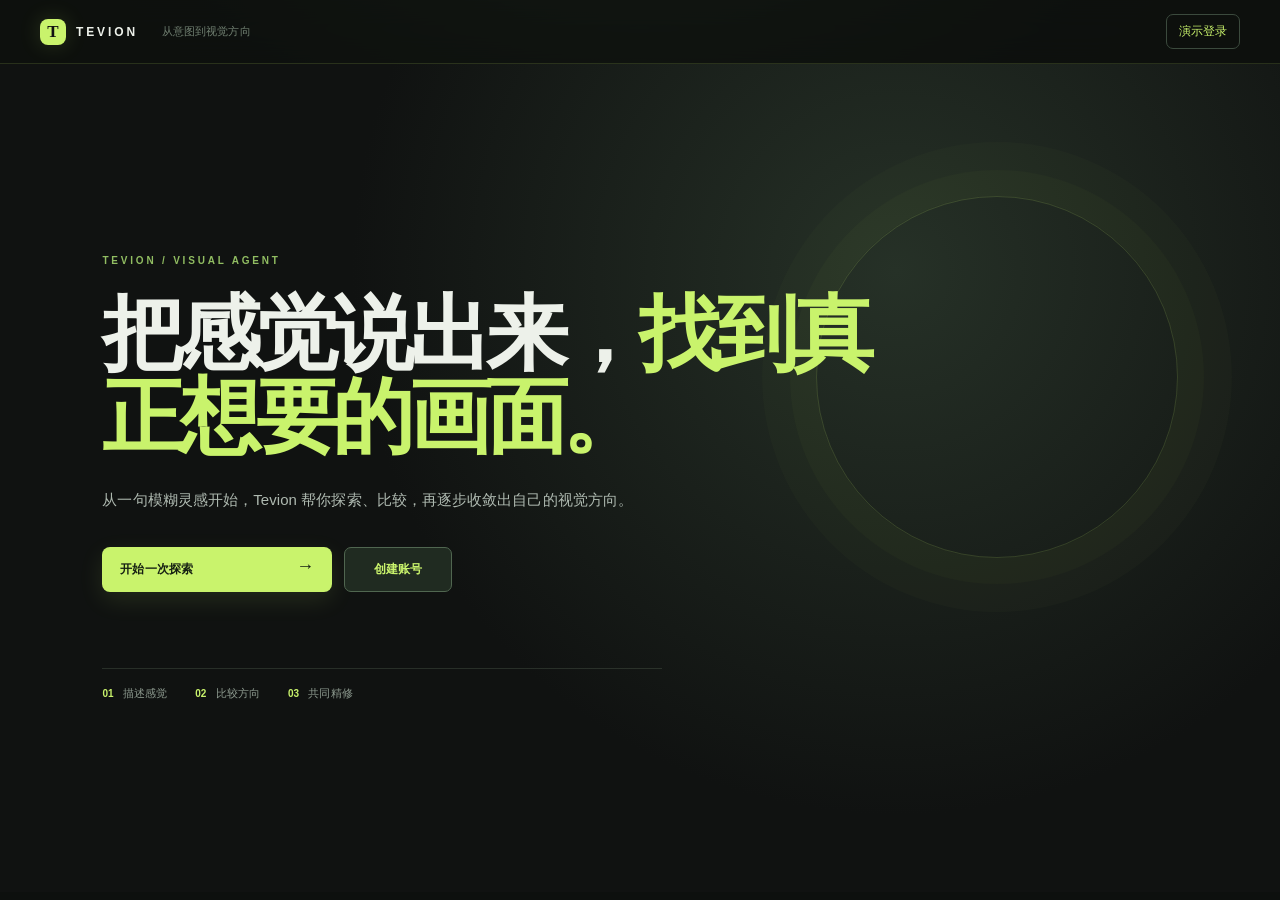
==== commit 4c26b208: "feat: 汇总前端工作台与项目上下文" ====
--- a/apps/web/index.html
+++ b/apps/web/index.html
@@ -3,14 +3,14 @@
 <head>
   <meta charset="utf-8">
   <meta name="viewport" content="width=device-width, initial-scale=1">
-  <title>Tevion — Visual Agent Workbench</title>
+  <title>Tevion - Visual Agent Workbench</title>
   <link rel="stylesheet" href="styles.css?v=20260912">
-  <link rel="stylesheet" href="interactive.css?v=20260912">
+  <link rel="stylesheet" href="interactive.css?v=20260912-taste2">
 </head>
 <body>
   <header class="topbar">
     <div class="brand"><span class="brand-mark">T</span><span>TEVION</span></div>
-    <div class="topbar-meta"><span class="status-dot"></span> 视觉探索工作台 <span class="separator">/</span> 实时后端联调模式</div>
+    <div class="topbar-meta"><span class="status-dot"></span> 视觉探索工作台 <span class="separator">/</span> 实时后端联调模式 <span class="credit-balance" id="creditBalance" hidden>余额 -- 点</span></div>
     <div class="topbar-actions">
       <div class="auth-area" id="authArea">
         <button class="ghost-button" id="loginBtn">演示登录</button>
@@ -18,6 +18,7 @@
       </div>
       <button class="ghost-button" id="refreshPageBtn" type="button">刷新页面</button>
       <button class="ghost-button" id="projectsBtn">项目管理</button>
+      <button class="ghost-button" id="adminBtn" hidden>后台管理</button>
       <button class="ghost-button" id="providerSettingsBtn">图片接口设置</button>
       <button class="ghost-button" id="profileBtn">查看我的审美画像</button>
     </div>
@@ -26,9 +27,9 @@
   <main id="landingView" class="entry-view" hidden>
     <div class="entry-shell">
       <div class="entry-kicker">TEVION / VISUAL AGENT</div>
-      <h1>把感觉说出来，<em>让 Agent 帮你找到。</em></h1>
-      <p class="entry-lede">从模糊灵感到可比较的视觉方向。Tevion 将你的意图拆解为主体、光影、镜头与色彩，陪你逐步收敛出真正想要的画面。</p>
-      <div class="entry-actions"><a class="primary-button" href="#login">进入工作台 <span aria-hidden="true">→</span></a><a class="secondary-button" href="#register">创建账号</a></div>
+      <h1>把感觉说出来，<em>找到真正想要的画面。</em></h1>
+      <p class="entry-lede">从一句模糊灵感开始，Tevion 帮你探索、比较，再逐步收敛出自己的视觉方向。</p>
+      <div class="entry-actions"><a class="primary-button" href="#login">开始一次探索 <span aria-hidden="true">→</span></a><a class="secondary-button" href="#register">创建账号</a></div>
       <div class="entry-proof"><span><strong>01</strong> 描述感觉</span><span><strong>02</strong> 比较方向</span><span><strong>03</strong> 共同精修</span></div>
     </div>
   </main>
@@ -99,16 +100,40 @@
     </section>
   </main>
 
+  <main id="adminView" class="management-view" hidden>
+    <section class="management-shell narrow">
+      <button class="back-link" id="backFromAdminBtn" type="button">← 返回项目管理</button>
+      <div class="eyebrow">ADMIN CONSOLE</div><h1>后台管理</h1>
+      <p class="muted">点数账户的人工调整会写入不可变账本，并保留操作原因。</p>
+      <div id="adminStatus" class="management-status" role="status" aria-live="polite">正在检查管理员权限…</div>
+      <form id="adminCreditForm" class="standalone-project-form" hidden>
+        <label class="field-label" for="adminUserId">用户 ID</label>
+        <input id="adminUserId" type="text" maxlength="64" required placeholder="user_xxx">
+        <label class="field-label" for="adminPoints">调整点数</label>
+        <input id="adminPoints" type="number" min="-1000000" max="1000000" required placeholder="例如 100">
+        <label class="field-label" for="adminReason">调整原因</label>
+        <input id="adminReason" type="text" maxlength="255" required placeholder="例如：测试账户充值">
+        <p id="adminCreditMessage" class="field-hint" role="status" aria-live="polite"></p>
+        <button class="primary-button" type="submit">提交账本调整</button>
+      </form>
+    </section>
+  </main>
+
   <main id="workbenchView" class="workspace" hidden>
     <aside class="sidebar panel">
-      <div class="eyebrow">NEW SESSION</div>
-      <h1>把感觉说出来，<br><em>让 Agent 帮你找到。</em></h1>
+      <div class="eyebrow">START WITH A FEELING</div>
+      <h1>先说感觉，<br><em>再一起收敛。</em></h1>
       <label class="field-label" for="request">你想创作什么？</label>
       <textarea id="request" rows="5">我想要一组适合做社交头像的年轻男性肖像：气质干净、有电影感，看起来明确成年但保有少年感。</textarea>
-      <div class="field-label row-label"><span>视觉方向</span><span class="muted">可多选</span></div>
-      <div class="chips" id="chips">
-        <button class="chip active">清爽自然</button><button class="chip active">成年青春感</button><button class="chip">冷感电影</button><button class="chip">温柔文艺</button><button class="chip">运动阳光</button>
-      </div>
+      <details class="style-picker" id="stylePicker">
+        <summary><span class="field-label">视觉方向</span><span class="style-summary" id="styleSummary">清爽自然、成年青春感</span><span class="style-toggle" aria-hidden="true">展开</span></summary>
+        <div class="style-picker-body">
+          <p class="field-hint">可多选，帮助 Agent 更准确地理解这一轮感觉。</p>
+          <div class="chips" id="chips">
+            <button type="button" class="chip active">清爽自然</button><button type="button" class="chip active">成年青春感</button><button type="button" class="chip">冷感电影</button><button type="button" class="chip">温柔文艺</button><button type="button" class="chip">运动阳光</button>
+          </div>
+        </div>
+      </details>
       <div class="field-label row-label"><span>生成模式</span></div>
       <div class="mode-switch">
         <button class="mode active" data-mode="explore">探索</button>
@@ -132,12 +157,14 @@
         <div class="refine-context-title">精修基于当前 selected parent</div>
         <p id="refineParentStatus">尚未选择候选图。</p>
         <div class="refine-scope"><span><strong>保留</strong> 已选择候选的主体、光影与整体感觉</span><span><strong>修改</strong> 你在左侧输入的内容与视觉方向</span></div>
+        <p class="field-hint refine-upload-note" id="refineContextNote">当前仅支持选择本次生成或项目历史中的候选图；上传本地图片的后端接口尚未提供。</p>
       </div>
       <div class="form-grid">
         <div><label class="field-label">比例</label><select id="ratio" aria-describedby="ratioHint"><option value="4:5">4:5 人像 · 1024×1280</option><option value="1:1">1:1 方形 · 1024×1024</option><option value="9:16">9:16 竖屏 · 1024×1792</option><option value="3:4">3:4 人像 · 768×1024</option><option value="2:3">2:3 人像 · 683×1024</option><option value="3:2">3:2 横图 · 1024×683</option><option value="16:9">16:9 横屏 · 1024×576</option><option value="21:9">21:9 超宽 · 1024×439</option><option value="5:4">5:4 横图 · 1024×819</option><option value="4:3">4:3 横图 · 1024×768</option><option value="2:1">2:1 横幅 · 1024×512</option><option value="1:2">1:2 竖幅 · 512×1024</option><option value="1:3">1:3 长竖幅 · 341×1024</option></select><p class="field-hint" id="ratioHint">尺寸会随比例传给生成任务，便于预览构图。</p></div>
         <div><label class="field-label" for="count">候选数量</label><select id="count" aria-describedby="countHint"><option value="4">4 张</option><option value="2">2 张</option><option value="1">1 张</option></select><p class="field-hint" id="countHint">探索模式可比较多张候选；切换到精修会默认 1 张。</p></div>
       </div>
       <button class="primary-button" id="generate" aria-describedby="loginHint">生成视觉方案 <span aria-hidden="true">→</span></button>
+      <p class="credit-estimate" id="creditEstimate">本次预计消耗 10 点，生成失败会自动释放。</p>
       <p class="privacy-note" id="loginHint">未登录：生成前请先完成「演示登录」。</p>
     </aside>
 
@@ -147,8 +174,9 @@
         <span class="live-pill" id="agentState" role="status" aria-live="polite"><span class="status-dot" aria-hidden="true"></span> 已准备</span>
       </div>
       <div class="understanding panel">
-        <div class="interpretation"><span class="quote-mark">“</span><p id="interpretText">我会先解析你的文字与视觉标签，把感觉拆成可以比较的方向——主体、光影、镜头与色彩，再生成一组差异化的候选。真实理解 Agent 后续接入，当前为完整生成流程。</p></div>
+        <div class="interpretation"><span class="quote-mark">“</span><p id="interpretText">我会先解析你的文字与视觉标签，把感觉拆成可以比较的方向：主体、光影、镜头与色彩，再生成一组差异化的候选。真实理解 Agent 后续接入，当前为完整生成流程。</p></div>
         <div class="request-echo" id="requestEcho" hidden></div>
+        <div class="adopted-memory" id="adoptedMemory" hidden aria-live="polite"></div>
         <div class="checkpoint"><span class="checkpoint-icon">✓</span><span id="checkpointText">填写左侧需求后点击「生成视觉方案」，Agent 会创建任务并真实生成候选图片。</span></div>
       </div>
       <div class="section-heading results-heading">
@@ -164,34 +192,42 @@
     </section>
 
     <aside class="right-column panel">
-      <div class="eyebrow">VISUAL MEMORY</div>
-      <h2>Agent 对你的理解</h2>
-      <p class="muted intro">基于本项目最近 12 次选择</p>
+      <div class="context-heading">
+        <div><div class="eyebrow">PROJECT CONTEXT</div><h2>项目上下文</h2></div>
+        <span class="context-hint">按需展开</span>
+      </div>
+      <section class="context-primary" id="contextPrimary">
+        <div class="eyebrow">VISUAL MEMORY</div>
+        <h3>Agent 对你的理解</h3>
+        <p class="muted intro">基于本项目最近 12 次反馈</p>
       <div id="memoryStatus" class="memory-status" role="status" aria-live="polite">生成任务后加载你的可解释视觉记忆。</div>
       <div id="memoryList" class="memory-list" aria-live="polite"><p class="muted">暂无可见记忆。</p></div>
       <div class="memory-footer"><span class="memory-pulse"></span><p>每条记忆都保留来源与证据，可编辑、停用或删除。<br><button class="text-button" id="memoryBtn">刷新记忆 →</button></p></div>
-      <div class="history-panel" id="historyPanel" aria-live="polite">
-        <div class="eyebrow">PROJECT HISTORY</div>
-        <h2>项目历史</h2>
+      </section>
+      <details class="context-section" id="historyPanel">
+        <summary><span><strong>项目历史</strong></span><span class="context-toggle">展开</span></summary>
+        <div class="context-section-body" aria-live="polite">
         <p class="muted intro" id="historyStatus">登录后加载项目、会话与版本。</p>
         <label class="field-label" for="historyProject">当前项目</label>
         <select id="historyProject" class="history-select" disabled><option>暂无项目</option></select>
         <label class="field-label history-session-label" for="historySession">当前会话</label>
         <select id="historySession" class="history-select" disabled><option>暂无会话</option></select>
         <div id="historyVersions" class="history-list"><p class="muted">选择项目和会话后查看历史版本。</p></div>
-      </div>
-      <div class="task-center" id="taskCenter" aria-live="polite" aria-busy="false">
-        <div class="eyebrow">TASK CENTER</div>
-        <div class="task-center-heading"><div><h2>任务中心</h2><p class="muted intro" id="taskCenterStatus">选择项目后加载任务历史。</p></div><button class="text-button" id="taskCenterRetry" type="button" hidden>重新加载 →</button></div>
+        </div>
+      </details>
+      <details class="context-section" id="taskCenter">
+        <summary><span><strong>任务中心</strong></span><span class="context-toggle">展开</span></summary>
+        <div class="context-section-body" aria-live="polite" aria-busy="false">
+        <div class="task-center-heading"><div><p class="muted intro" id="taskCenterStatus">选择项目后加载任务历史。</p></div><button class="text-button" id="taskCenterRetry" type="button" hidden>重新加载 →</button></div>
         <div id="taskList" class="task-list"><p class="muted">暂无任务。</p></div>
         <div id="taskPagination" class="task-pagination" hidden aria-label="任务历史分页"></div>
-      </div>
-      <div class="metrics-panel" id="metricsSummary" aria-live="polite" aria-busy="false">
-        <div class="eyebrow">PRODUCT METRICS</div>
-        <h2>产品指标摘要</h2>
+        </div>
+      </details>
+      <section class="metrics-panel context-section" id="metricsSummary" aria-live="polite" aria-busy="false">
+        <div class="context-section-heading"><h3>产品指标摘要</h3></div>
         <p class="muted intro" id="metricsStatus">登录后加载当前账号指标。</p>
         <div class="metrics-grid" id="metricsGrid"></div>
-      </div>
+      </section>
     </aside>
 </main>
 
@@ -199,6 +235,6 @@
   <script>
     window.TEVION_OIDC_CONFIG = window.TEVION_OIDC_CONFIG || null;
   </script>
-  <script src="app.js?v=20260912-history3"></script>
+  <script src="app.js?v=20260913-style-collapse"></script>
 </body>
 </html>
--- a/apps/web/interactive.css
+++ b/apps/web/interactive.css
@@ -1,4 +1,4 @@
-/* Tevion workbench — interactive additions (deepens, does not replace styles.css) */
+/* Tevion workbench - interactive additions (deepens, does not replace styles.css) */
 .topbar-actions{display:flex;align-items:center;gap:10px;margin-left:auto}
 .auth-area{display:flex;align-items:center}
 .auth-chip{display:inline-flex;align-items:center;gap:8px;font-size:11px;color:var(--accent);border:1px solid #40533d;background:#1a2119;padding:8px 12px;border-radius:5px}
@@ -137,6 +137,7 @@
 .task-lineage { color:var(--muted,#9ca89d); font-size:11px; }
 .task-card{padding:9px;border-radius:9px}.task-card h3{margin:5px 0 0;font-size:11px;line-height:1.3;display:-webkit-box;-webkit-box-orient:vertical;-webkit-line-clamp:2;overflow:hidden}.task-card time{font-size:10px}.task-card-meta,.task-actions{gap:6px;margin-top:7px;font-size:10px}.task-card-meta{flex-wrap:nowrap;overflow:hidden}.task-card-meta span{min-width:0;overflow:hidden;text-overflow:ellipsis;white-space:nowrap}.task-card-images{gap:5px;margin-top:7px}.task-card-images img{width:42px;height:52px;border-radius:5px}.task-error,.task-lineage{margin:6px 0 0;font-size:10px;white-space:nowrap;overflow:hidden;text-overflow:ellipsis}
 
+/* project management is a separate entry point from the execution workbench */
 .management-view{min-height:calc(100vh - 72px);padding:56px 7vw;background:radial-gradient(circle at 70% 10%,#263127 0,#101211 38rem),var(--bg)}
 .management-shell{max-width:1040px;margin:0 auto}.management-shell.narrow{max-width:620px}.management-shell h1{font:400 clamp(34px,5vw,58px)/1.1 var(--serif);margin:8px 0}.management-shell .section-heading{align-items:flex-end;margin-bottom:28px}.management-status{color:var(--muted);font-size:12px;margin:16px 0 18px}.project-management-list{display:grid;gap:14px}.project-management-card{padding:24px 26px;display:flex;justify-content:space-between;gap:22px;align-items:flex-end}.project-management-card h2{font:400 28px/1.2 var(--serif);margin:8px 0}.project-management-card p{color:var(--muted);font-size:13px;line-height:1.6;margin:0;max-width:620px}.project-card-actions{display:flex;align-items:flex-end;gap:14px;flex-wrap:wrap;justify-content:flex-end}.project-card-actions .muted{font-size:10px}.empty-management{text-align:center;padding:70px 30px}.empty-management h2{font:400 30px var(--serif);margin:18px 0 8px}.empty-management p{color:var(--muted);font-size:13px;margin:0 auto 22px}.standalone-project-form{margin-top:32px;padding:28px;border:1px solid var(--line);background:rgba(28,33,30,.7);border-radius:10px}.standalone-project-form input,.standalone-project-form textarea{display:block;width:100%;box-sizing:border-box;margin:7px 0 20px;padding:12px 13px;border:1px solid #455344;border-radius:5px;background:#111612;color:var(--ink);font:inherit}.management-actions{display:flex;justify-content:flex-end;gap:10px;margin-top:18px}.project-picker-actions{display:flex;align-items:center;gap:10px;margin-top:10px}.project-picker-actions .secondary-button{padding:7px 10px;font-size:11px}.refine-upload{margin:14px 0 4px;padding:14px 13px;border:1px solid #4a5e46;border-left:2px solid var(--accent);background:#182017;border-radius:5px}.refine-upload .secondary-button{margin-top:8px;width:100%}
 @media(max-width:700px){.management-view{padding:32px 18px}.project-management-card{display:block;padding:20px}.project-card-actions{justify-content:flex-start;margin-top:20px}.management-shell .section-heading{display:block}.management-shell .section-heading .primary-button{margin-top:18px}}
@@ -164,8 +165,166 @@
 .live-pill{border-color:#50694a;background:rgba(49,67,44,.28);padding:7px 10px}.live-pill .status-dot{box-shadow:none}.status-dot{box-shadow:none}
 .refine-upload,.refine-context{border-radius:9px;border-left-width:3px;background:rgba(30,43,29,.55);border-color:#405840}.history-panel,.task-center,.metrics-panel{border-top-color:rgba(148,177,143,.16)}.task-card,.project-management-card,.standalone-project-form{border-radius:10px;border-color:rgba(148,177,143,.18);background:rgba(28,37,29,.7)}
 .memory-card,.history-version{border-radius:9px;border-color:rgba(148,177,143,.16);background:rgba(28,37,29,.62)}
-.lightbox-overlay{background:rgba(5,8,6,.94);backdrop-filter:blur(7px)}.lightbox-close{z-index:2;pointer-events:auto}
+.lightbox-overlay{background:rgba(5,8,6,.94);backdrop-filter:blur(7px)}.lightbox-close{z-index:2;pointer-events:auto;touch-action:manipulation}
 .candidate-download{padding:6px 2px;color:var(--accent2);font-size:10px;white-space:nowrap}.candidate-download:hover{color:var(--accent);text-decoration:underline}.lightbox-download{position:absolute;right:76px;top:27px;color:var(--accent);font-size:12px;text-decoration:none;border:1px solid #50694a;border-radius:6px;padding:7px 10px;background:#182019}.lightbox-download:hover{background:#2a382b}
 .task-image-preview{display:block;padding:0;border:0;background:transparent;cursor:zoom-in}.task-image-preview img{display:block}
 @media(max-width:1050px){.workspace{grid-template-columns:300px minmax(0,1fr)}.center-column{padding-left:32px;padding-right:32px}}
 @media(max-width:700px){.topbar{height:60px;padding:0 16px}.sidebar,.center-column,.right-column{padding:26px 18px}.sidebar h1{font-size:25px;margin-bottom:28px}.center-column{padding-top:22px}.reference-preview{grid-template-columns:repeat(2,minmax(0,1fr))}}
+
+/* Landing refinement: one clear action, editorial hierarchy, and less chrome. */
+body[data-route="landing"] .topbar-actions > button:not(#loginBtn),
+body[data-route="login"] .topbar-actions > button:not(#loginBtn),
+body[data-route="register"] .topbar-actions > button:not(#loginBtn) { display:none; }
+body[data-route="landing"] .topbar-actions,
+body[data-route="login"] .topbar-actions,
+body[data-route="register"] .topbar-actions { gap:0; }
+body[data-route="landing"] .topbar-meta,
+body[data-route="login"] .topbar-meta,
+body[data-route="register"] .topbar-meta { color:#718072; }
+.entry-view { position:relative; overflow:hidden; place-items:center start; padding:clamp(48px,9vh,88px) clamp(24px,8vw,120px); }
+.entry-view::after { content:""; position:absolute; right:8vw; top:16%; width:min(30vw,360px); aspect-ratio:1; border:1px solid rgba(201,243,108,.16); border-radius:50%; box-shadow:0 0 0 26px rgba(201,243,108,.025), 0 0 0 54px rgba(201,243,108,.018); pointer-events:none; }
+.entry-shell { position:relative; z-index:1; width:min(100%,920px); max-width:920px; text-align:left; }
+.entry-kicker { margin-bottom:26px; font-size:10px; letter-spacing:.28em; }
+.entry-shell h1 { max-width:780px; font-family:var(--sans); font-size:clamp(44px,7vw,82px); font-weight:650; letter-spacing:-.065em; line-height:1.02; }
+.entry-shell h1 em { display:inline; color:var(--accent); font-style:normal; }
+.entry-lede { max-width:540px; margin:28px 0 0; font-size:15px; line-height:1.75; color:#aeb9b0; }
+.entry-actions { justify-content:flex-start; margin-top:34px; }
+.entry-actions .primary-button { width:auto; min-width:230px; margin:0; padding:14px 18px; }
+.entry-actions .secondary-button { display:inline-flex; align-items:center; justify-content:center; min-width:108px; }
+.entry-proof { justify-content:flex-start; gap:0; width:min(100%,560px); margin-top:76px; padding-top:17px; border-top:1px solid rgba(148,177,143,.18); }
+.entry-proof span { margin-right:28px; color:#8d9a8f; }
+.entry-proof strong { font-size:10px; }
+@media(max-width:700px) {
+  .entry-view { padding:46px 22px 40px; }
+  .entry-view::after { right:-28vw; top:18%; width:68vw; opacity:.7; }
+  .entry-shell h1 { max-width:100%; font-size:clamp(42px,12vw,60px); letter-spacing:-.055em; }
+  .entry-shell h1 em { display:block; }
+  .entry-lede { margin-top:22px; font-size:14px; }
+  .entry-actions { align-items:stretch; flex-direction:column; width:min(100%,340px); }
+  .entry-actions .primary-button,.entry-actions .secondary-button { width:100%; }
+  .entry-proof { margin-top:52px; flex-wrap:wrap; row-gap:12px; }
+}
+
+/* Workbench refinement: make comparison the visual center of the product loop. */
+#workbenchView.workspace { grid-template-columns:290px minmax(620px,1fr) 270px; max-width:1640px; }
+#workbenchView .sidebar { padding:34px 24px 42px; }
+#workbenchView .center-column { padding:34px 42px 64px; }
+#workbenchView .right-column { padding:34px 24px 64px; }
+#workbenchView .sidebar h1 { font-size:30px; line-height:1.12; margin-bottom:32px; }
+#workbenchView .sidebar .field-label { font-size:11px; }
+#workbenchView .sidebar textarea { min-height:132px; }
+#workbenchView .project-picker { margin-top:18px; padding:13px 14px; }
+#workbenchView .refine-upload { margin-top:16px; }
+#workbenchView .understanding { padding:28px; margin-bottom:54px; }
+#workbenchView .interpretation { max-width:780px; }
+#workbenchView .interpretation p { font-size:17px; line-height:1.65; }
+#workbenchView .adopted-memory { margin-top:24px; padding:14px 0 0 16px; border-left:2px solid var(--accent); }
+#workbenchView .adopted-memory-heading { display:flex; align-items:center; gap:10px; color:var(--ink); font-size:12px; font-weight:650; }
+#workbenchView .adopted-memory-heading .eyebrow { color:var(--accent); font-size:9px; }
+#workbenchView .adopted-memory-items { display:flex; flex-wrap:wrap; gap:8px; margin-top:10px; }
+#workbenchView .adopted-memory-chip { display:grid; gap:2px; max-width:100%; padding:8px 10px; border:1px solid rgba(148,177,143,.2); border-radius:8px; background:rgba(148,177,143,.06); color:var(--muted); font-size:11px; line-height:1.35; }
+#workbenchView .adopted-memory-chip strong { color:var(--ink); font-size:10px; }
+#workbenchView .adopted-memory-detail { margin-top:8px; }
+#workbenchView .results-heading { align-items:center; }
+#workbenchView .results-heading h2 { font-size:22px; }
+#workbenchView .results { padding:28px; }
+#workbenchView .candidate-grid { grid-template-columns:repeat(auto-fit,minmax(240px,1fr)); gap:16px; }
+#workbenchView .candidate-meta { display:grid; grid-template-columns:minmax(0,1fr) auto auto auto; align-items:center; padding:12px 14px; }
+#workbenchView .candidate-meta .card-info { min-width:0; }
+#workbenchView .candidate-meta .text-button { white-space:nowrap; }
+#workbenchView .candidate { background:#171e18; }
+#workbenchView .candidate:hover { transform:translateY(-1px); }
+#workbenchView .memory-card { background:transparent; border-width:0 0 0 2px; border-radius:0; padding:10px 0 10px 12px; }
+#workbenchView .memory-list { gap:14px; }
+#workbenchView .memory-footer { margin-top:28px; }
+#workbenchView .history-panel,
+#workbenchView .task-center,
+#workbenchView .metrics-panel { padding-top:22px; margin-top:26px; }
+#workbenchView .history-panel h2,
+#workbenchView .task-center-heading h2,
+#workbenchView .metrics-panel h2 { font-size:18px; }
+#workbenchView .history-list { max-height:260px; }
+#workbenchView .task-list { gap:8px; }
+#workbenchView .task-card { background:transparent; border-width:0 0 0 2px; border-radius:0; padding:9px 0 9px 11px; }
+#workbenchView .metrics-grid { grid-template-columns:1fr 1fr; }
+#workbenchView .context-heading { display:flex; align-items:flex-start; justify-content:space-between; gap:12px; margin-bottom:22px; }
+#workbenchView .context-heading h2 { font-size:20px; margin:0; }
+#workbenchView .context-hint { color:var(--muted); font-size:10px; padding-top:19px; }
+#workbenchView .context-primary { padding-bottom:4px; }
+#workbenchView .context-primary > .eyebrow { margin-bottom:10px; }
+#workbenchView .context-primary h3 { margin:0; font-size:18px; font-weight:650; letter-spacing:-.02em; }
+#workbenchView .context-section { margin-top:18px; border-top:1px solid rgba(148,177,143,.16); }
+#workbenchView .context-section summary { display:flex; align-items:center; justify-content:space-between; gap:10px; padding:18px 0 10px; cursor:pointer; list-style:none; }
+#workbenchView .context-section summary::-webkit-details-marker { display:none; }
+#workbenchView .context-section summary > span:first-child { display:grid; gap:4px; }
+#workbenchView .context-section summary strong { color:var(--ink); font-size:15px; font-weight:650; }
+#workbenchView .context-label { color:var(--accent2); font-size:9px; letter-spacing:.18em; font-weight:700; }
+#workbenchView .context-toggle { color:var(--muted); font-size:10px; }
+#workbenchView .context-section[open] .context-toggle { color:var(--accent); }
+#workbenchView .context-section-body { padding-bottom:8px; }
+#workbenchView .context-section-body .intro { margin-bottom:16px; }
+#workbenchView .context-section-body .history-panel,
+#workbenchView .context-section-body .task-center,
+#workbenchView .context-section-body .metrics-panel { border-top:0; margin-top:0; padding-top:0; }
+#workbenchView .context-section-heading { display:grid; gap:5px; margin-bottom:10px; }
+#workbenchView .context-section-heading h3 { margin:0; color:var(--ink); font-size:15px; font-weight:650; }
+#workbenchView .metrics-panel.context-section { padding-top:22px; }
+#workbenchView .task-more-button { padding:0; }
+#workbenchView .refine-upload[hidden] { display:none; }
+.credit-balance { margin-left:14px; color:var(--accent); font-size:11px; }
+.credit-estimate { margin:8px 0 0; color:var(--muted); font-size:10px; line-height:1.5; text-align:center; }
+.admin-credit-summary { border-top:1px solid var(--line); padding-top:18px; }
+@media (prefers-reduced-motion:no-preference) {
+  #workbenchView .understanding,
+  #workbenchView .results-heading,
+  #workbenchView .results { animation:workbench-rise .45s cubic-bezier(.16,1,.3,1) both; }
+  #workbenchView .results-heading { animation-delay:.04s; }
+  #workbenchView .results { animation-delay:.08s; }
+  #workbenchView .candidate { animation:workbench-rise .4s cubic-bezier(.16,1,.3,1) both; animation-delay:calc(var(--candidate-index, 0) * 45ms); }
+}
+@keyframes workbench-rise { from { opacity:0; transform:translateY(8px); } to { opacity:1; transform:translateY(0); } }
+@media(max-width:1100px) {
+  #workbenchView.workspace { grid-template-columns:280px minmax(0,1fr) 250px; }
+  #workbenchView .center-column { padding-left:30px; padding-right:30px; }
+}
+@media(max-width:700px) {
+  #workbenchView.workspace { display:block; }
+  #workbenchView .sidebar,
+  #workbenchView .center-column,
+  #workbenchView .right-column { padding:26px 18px; }
+  #workbenchView .center-column { padding-top:34px; }
+  #workbenchView .understanding { padding:22px; margin-bottom:40px; }
+  #workbenchView .results { padding:20px 14px; }
+  #workbenchView .candidate-grid { grid-template-columns:repeat(2,minmax(0,1fr)); gap:10px; }
+  #workbenchView .candidate-meta { grid-template-columns:1fr auto; gap:8px; }
+  #workbenchView .candidate-meta .card-info { grid-column:1 / -1; }
+  #workbenchView .right-column { padding-top:30px; }
+  #workbenchView .context-heading { margin-bottom:18px; }
+}
+@media(max-width:420px) {
+  #workbenchView .candidate-grid { grid-template-columns:1fr; }
+}
+
+/* Auth refinement: make the entry into the product feel intentional, not like a utility form. */
+.auth-view { position:relative; overflow:hidden; place-items:center; background:radial-gradient(circle at 78% 22%,rgba(56,79,55,.7) 0,rgba(16,20,17,.2) 27rem),var(--bg); }
+.auth-view::after { content:""; position:absolute; right:10vw; top:14%; width:min(32vw,390px); aspect-ratio:1; border:1px solid rgba(201,243,108,.12); border-radius:50%; box-shadow:0 0 0 24px rgba(201,243,108,.025),0 0 0 50px rgba(201,243,108,.014); pointer-events:none; }
+.auth-card { position:relative; z-index:1; border:1px solid rgba(148,177,143,.24); background:rgba(21,26,22,.88); box-shadow:0 24px 70px rgba(0,0,0,.22); }
+.auth-card h1 { font-family:var(--sans); font-weight:650; letter-spacing:-.04em; }
+.auth-card .primary-button { box-shadow:0 8px 24px rgba(201,243,108,.12); }
+.memory-more { display:block; margin:4px 0 0 auto; padding:4px 0; }
+.style-picker { margin-top:24px; border-top:1px solid var(--line); border-bottom:1px solid var(--line); }
+.style-picker summary { display:flex; align-items:center; gap:8px; min-height:48px; cursor:pointer; list-style:none; }
+.style-picker summary::-webkit-details-marker { display:none; }
+.style-picker summary::before { content:'+'; color:var(--accent); font-size:18px; line-height:1; width:14px; }
+.style-picker[open] summary::before { content:'−'; }
+.style-picker .field-label { margin:0; flex:none; }
+.style-summary { min-width:0; overflow:hidden; text-overflow:ellipsis; white-space:nowrap; color:var(--muted); font-size:11px; }
+.style-toggle { margin-left:auto; color:var(--accent); font-size:10px; flex:none; }
+.style-picker[open] .style-toggle { font-size:0; }
+.style-picker[open] .style-toggle::after { content:'收起'; font-size:10px; }
+.style-picker-body { padding:0 0 16px 22px; }
+.style-picker-body .field-hint { margin:0 0 10px; }
+@media(max-width:600px) {
+  .auth-view::after { right:-25vw; top:8%; width:70vw; }
+  .auth-card { width:min(100%,430px); }
+}
